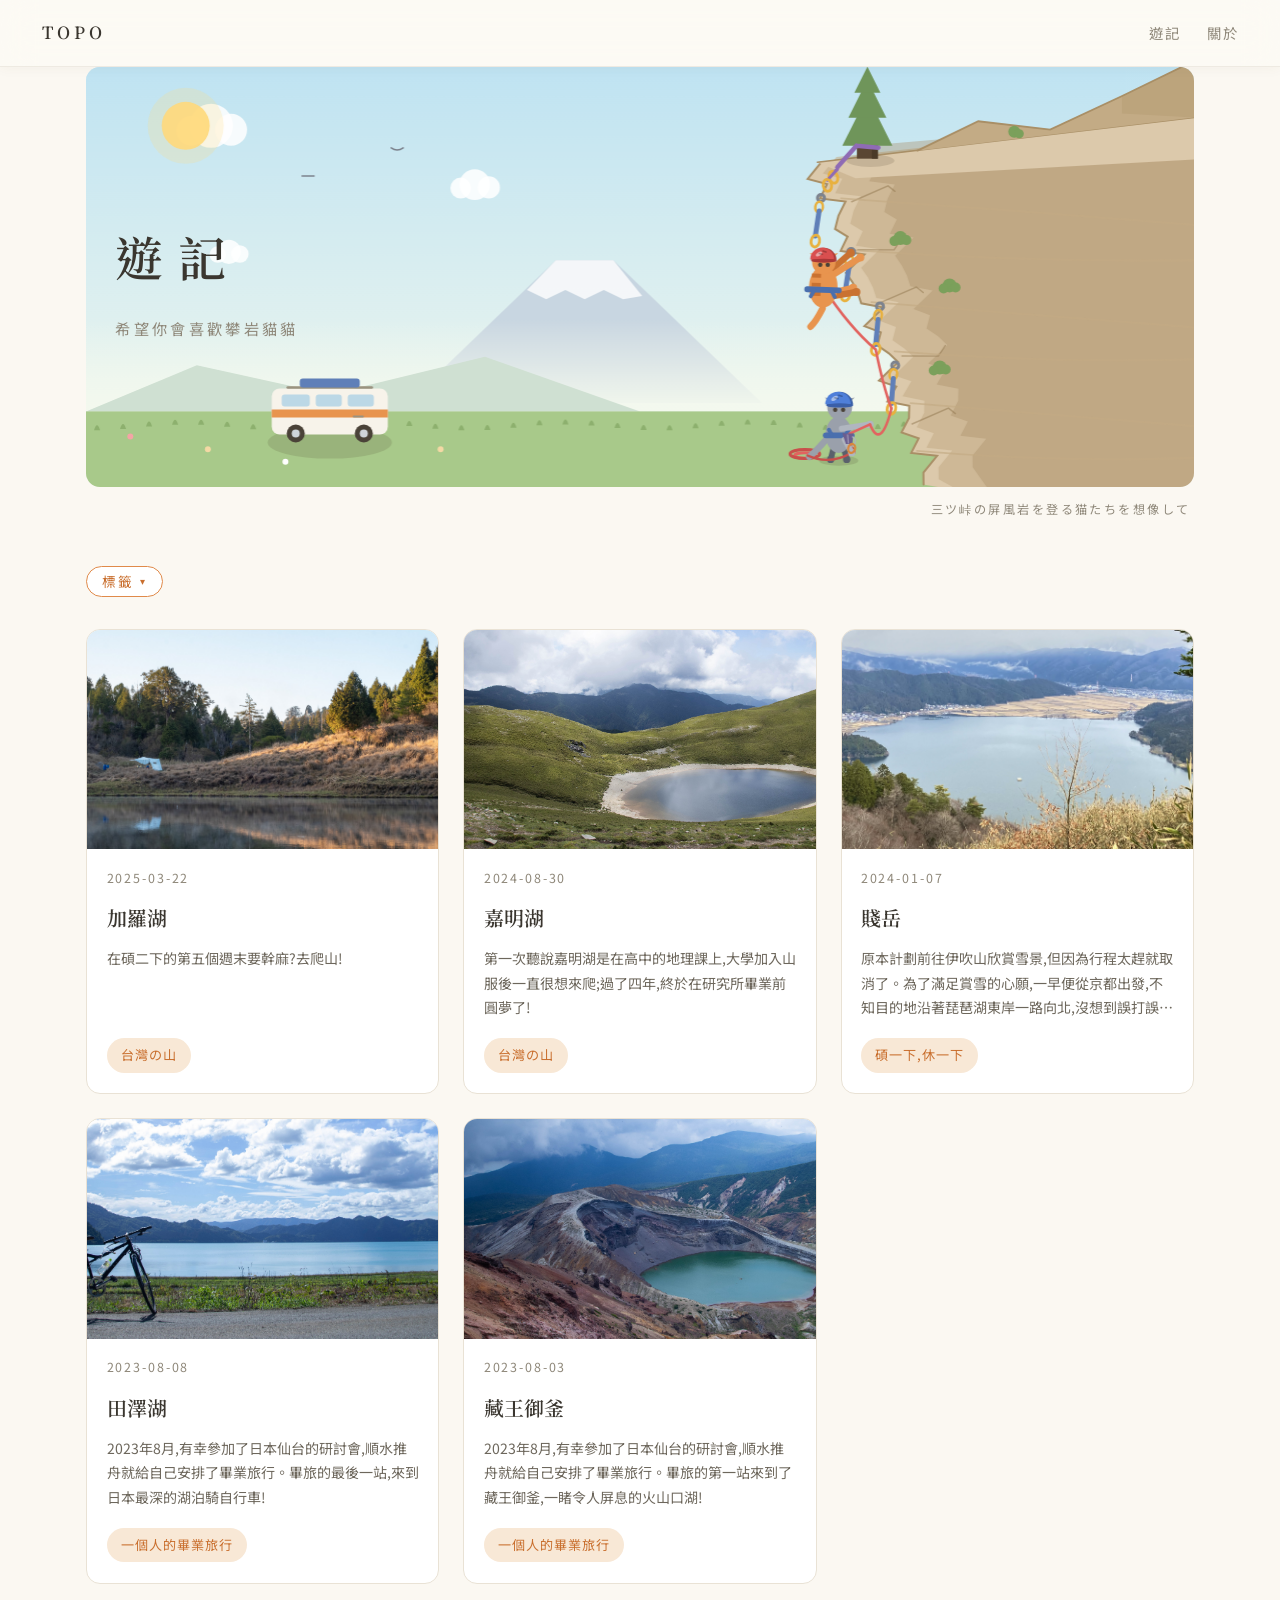
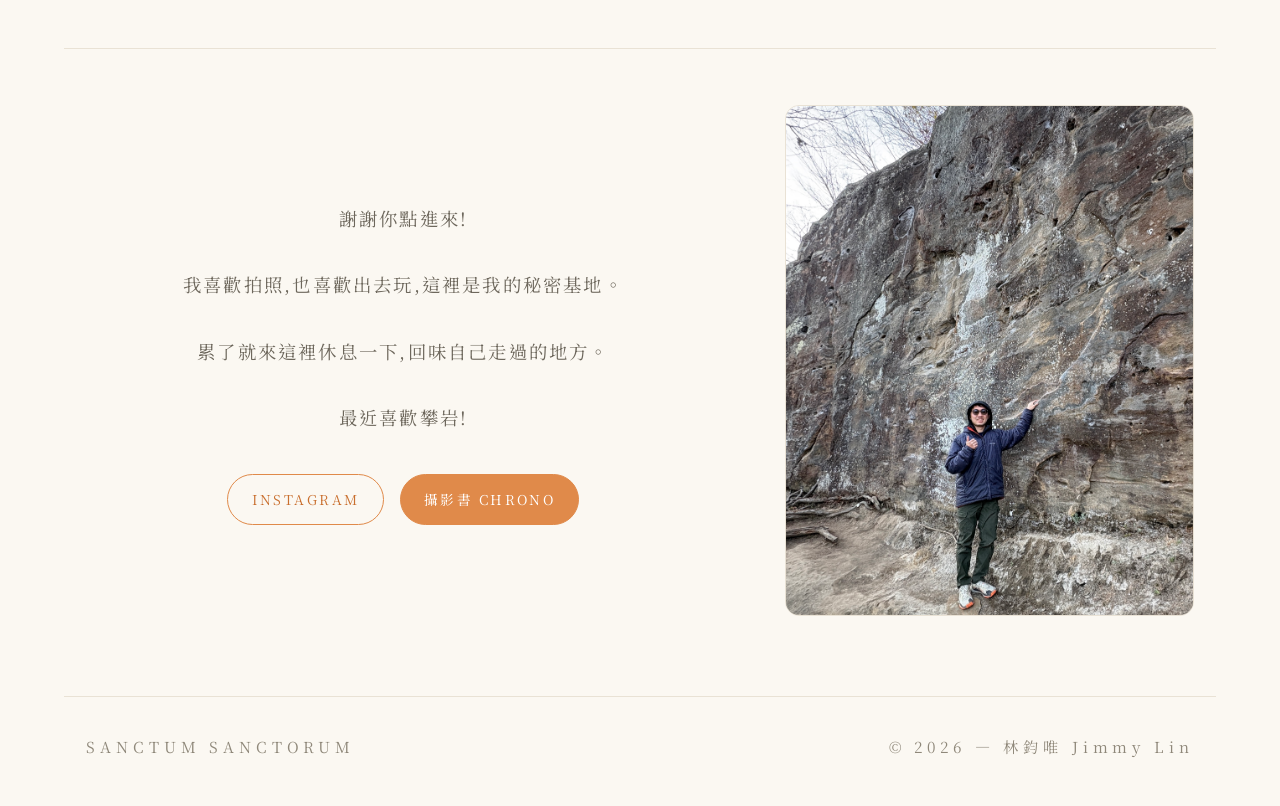
==== index.html @ 7e712fb1 "Initial commit: TOPO field notes" ====
<!DOCTYPE html>
<html lang="zh-Hant">

<head>
  <meta charset="UTF-8">
  <meta name="viewport" content="width=device-width, initial-scale=1.0">
  <title>遊記 — 林鈞唯</title>
  <meta name="description" content="山徑與長路的記述 — 林鈞唯的登山與旅行遊記">
  <link rel="preconnect" href="https://fonts.googleapis.com">
  <link
    href="https://fonts.googleapis.com/css2?family=Noto+Serif+TC:wght@400;600&family=Noto+Sans+TC:wght@300;400;500&display=swap"
    rel="stylesheet">
  <link rel="stylesheet" href="assets/site.css">
</head>

<body>

  <header class="topbar">
    <a class="brand" href="./">TOPO</a>
    <nav>
      <a href="./">遊記</a>
      <a href="#about">關於</a>
    </nav>
  </header>

  <section class="hero">
    <canvas id="cat-hero"></canvas>
    <div class="hero-text">
      <h1>遊記</h1>
      <p class="sub">希望你會喜歡攀岩貓貓</p>
    </div>
  </section>
  <p class="hero-cap">三ツ峠の屏風岩を登る猫たちを想像して</p>

  <div class="filter-bar">
    <button class="tag-toggle" id="tag-toggle" type="button">標籤 <span class="chev">▾</span></button>
    <div class="tags" id="tag-filter"></div>
  </div>

  <main class="grid" id="post-grid"></main>

  <!-- ── 關於(文字左、照片右)────────────────── -->
  <section class="about" id="about">
    <div class="about-text">
      <p>謝謝你點進來!</p>
      <p>我喜歡拍照,也喜歡出去玩,這裡是我的秘密基地。</p>
      <p>累了就來這裡休息一下,回味自己走過的地方。</p>
      <p>最近喜歡攀岩!</p>
      <div class="btns">
        <a class="btn" href="https://www.instagram.com/chun_wei_0105/" rel="noopener">INSTAGRAM</a>
        <a class="btn solid" href="https://jimmy-xavier.github.io/photobook/">攝影書 CHRONO</a>
      </div>
    </div>
    <div class="about-photo">
      <img src="img/about.jpg" alt="林鈞唯" loading="lazy">
    </div>
  </section>

  <footer class="site">
    <span>SANCTUM SANCTORUM</span>
    <span>© 2026 — 林鈞唯 Jimmy Lin</span>
  </footer>

  <script src="assets/cats.js"></script>
  <script src="assets/site.js"></script>
</body>

</html>
---- assets/site.css ----
/* ============================================================
   遊記 Field Notes — 共用樣式
   明亮基調:暖白紙色 + 橘貓色 accent
   ============================================================ */
:root{
  --paper:#fbf8f2;        /* 暖白 */
  --card:#ffffff;
  --ink:#3a362f;
  --muted:#8f887a;
  --line:#e9e2d5;
  --accent:#e08a4a;       /* 橘貓 */
  --accent-deep:#c96f2e;
  --accent-soft:#f8e8d6;
  --sky:#dceef5;
  --radius:14px;
  --content:46rem;
}
*{margin:0;padding:0;box-sizing:border-box}
html{scroll-behavior:smooth;scroll-padding-top:2rem}
body{
  background:var(--paper);
  color:var(--ink);
  font-family:'Noto Sans TC',-apple-system,sans-serif;
  font-size:1.02rem;
  line-height:1.9;
}
h1,h2,h3,.serif{font-family:'Noto Serif TC',serif}
a{color:var(--accent-deep);text-decoration:none}
a:hover{text-decoration:underline}
img{max-width:100%;display:block}

/* ── 導覽列(凍結視窗:捲動時固定在頂端)── */
.topbar{
  position:sticky;top:0;z-index:500;
  display:flex;align-items:center;justify-content:space-between;
  padding:1.05rem clamp(1.4rem,4vw,2.6rem);
  background:rgba(253,251,246,.72);
  backdrop-filter:blur(16px) saturate(1.4);
  -webkit-backdrop-filter:blur(16px) saturate(1.4);
  border-bottom:1px solid rgba(90,70,40,.09);
  box-shadow:0 1px 12px rgba(90,70,40,.05);
}
.topbar .brand{
  font-family:'Noto Serif TC',serif;font-weight:600;
  font-size:1.05rem;letter-spacing:.25em;color:var(--ink);
}
.topbar .brand:hover{text-decoration:none;color:var(--accent-deep)}
.topbar nav a{margin-left:1.4rem;font-size:.9rem;letter-spacing:.12em;color:var(--muted)}
.topbar nav a:hover{color:var(--accent-deep);text-decoration:none}

/* ── 首頁 hero(貓咪攀岩)── */
.hero{position:relative;max-width:72rem;margin:0 auto;padding:0 1.4rem}
.hero canvas{
  width:100%;height:clamp(280px,44vw,420px);display:block;
  border-radius:var(--radius);
  background:linear-gradient(#cfe9f4,#eef7f0);
}
.hero .hero-text{
  position:absolute;left:3.2rem;top:50%;transform:translateY(-50%);
  pointer-events:none;
}
.hero h1{font-size:clamp(1.9rem,4vw,3rem);font-weight:600;letter-spacing:.3em}
.hero .sub{
  margin-top:.8rem;color:var(--muted);
  font-size:clamp(.8rem,1.4vw,.95rem);letter-spacing:.22em;
}
.hero-cap{
  max-width:72rem;margin:.7rem auto 0;padding:0 1.6rem;
  text-align:right;font-size:.76rem;color:var(--muted);
  letter-spacing:.2em;
}

/* ── 標籤 ── */
.tags{display:flex;flex-wrap:wrap;gap:.55rem}
.tag{
  display:inline-block;padding:.28em 1em;border-radius:999px;
  background:var(--accent-soft);color:var(--accent-deep);
  font-size:.82rem;letter-spacing:.08em;
  border:1px solid transparent;cursor:pointer;user-select:none;
}
.tag:hover{text-decoration:none;border-color:var(--accent)}
.tag.active{background:var(--accent);color:#fff}
/* 標籤選單:預設收合,點「標籤」後橫向展開 */
.filter-bar{max-width:72rem;margin:2.4rem auto 0;padding:0 1.4rem;
  display:flex;align-items:center;gap:.9rem}
.tag-toggle{
  flex-shrink:0;display:inline-flex;align-items:center;gap:.5em;
  padding:.34em 1.1em;border-radius:999px;
  border:1px solid var(--accent);background:var(--card);
  color:var(--accent-deep);font-size:.85rem;letter-spacing:.12em;
  font-family:inherit;cursor:pointer;
}
.tag-toggle .chev{transition:transform .3s ease;font-size:.7em}
.filter-bar.open .tag-toggle .chev{transform:rotate(180deg)}
.filter-bar .tags{
  flex-wrap:nowrap;overflow-x:auto;min-width:0;
  max-width:0;opacity:0;padding:.3rem 0;
  transition:max-width .5s ease,opacity .35s ease;
  scrollbar-width:none;-webkit-overflow-scrolling:touch;
}
.filter-bar.open .tags{
  max-width:100%;opacity:1;flex:1;
  mask-image:linear-gradient(to right,#000 calc(100% - 1.8rem),transparent);
  -webkit-mask-image:linear-gradient(to right,#000 calc(100% - 1.8rem),transparent);
}
.filter-bar .tags::-webkit-scrollbar{display:none}
.filter-bar .tag{flex-shrink:0;white-space:nowrap}

/* ── 文章卡片 ── */
.grid{
  max-width:72rem;margin:1.6rem auto 4rem;padding:0 1.4rem;
  display:grid;grid-template-columns:repeat(auto-fill,minmax(270px,1fr));gap:1.5rem;
}
.card{
  background:var(--card);border:1px solid var(--line);border-radius:var(--radius);
  overflow:hidden;display:flex;flex-direction:column;
  transition:transform .25s ease,box-shadow .25s ease;
}
.card:hover{transform:translateY(-4px);box-shadow:0 12px 28px rgba(90,70,40,.10)}
.card a.cover{aspect-ratio:16/10;overflow:hidden;display:block}
.card a.cover img{width:100%;height:100%;object-fit:cover;transition:transform .5s ease}
.card:hover a.cover img{transform:scale(1.04)}
.card .body{padding:1.1rem 1.2rem 1.3rem;display:flex;flex-direction:column;gap:.55rem;flex:1}
.card h2{font-size:1.25rem;font-weight:600}
.card h2 a{color:var(--ink)}
.card time{font-size:.78rem;color:var(--muted);letter-spacing:.15em}
.card p{font-size:.88rem;color:#6d675c;line-height:1.75;
  display:-webkit-box;-webkit-line-clamp:3;-webkit-box-orient:vertical;overflow:hidden}
.card .tags{margin-top:auto;padding-top:.6rem}
.empty{grid-column:1/-1;text-align:center;color:var(--muted);padding:3rem 0;letter-spacing:.2em}

/* ── 文章頁 ── */
.post-hero{position:relative;max-width:72rem;margin:0 auto;padding:0 1.4rem}
.post-hero .frame{border-radius:var(--radius);overflow:hidden;position:relative}
.post-hero img{width:100%;height:clamp(240px,42vw,440px);object-fit:cover}
.post-hero .veil{position:absolute;inset:0;
  background:linear-gradient(to top,rgba(30,25,18,.55),rgba(30,25,18,0) 55%)}
.post-hero .headline{position:absolute;left:2rem;bottom:1.6rem;color:#fff}
.post-hero h1{font-size:clamp(1.7rem,3.6vw,2.6rem);font-weight:600;letter-spacing:.18em}
.post-hero .meta{margin-top:.5rem;font-size:.82rem;opacity:.92;
  display:flex;gap:1.1rem;align-items:center;flex-wrap:wrap;letter-spacing:.1em}
.post-hero .credit{position:absolute;right:1rem;bottom:.7rem;color:#fff;
  font-size:.7rem;opacity:.75;letter-spacing:.15em}
.post-hero .meta .tag{background:rgba(255,255,255,.18);color:#fff;font-size:.75rem}
.post-hero .meta .tag:hover{border-color:#fff}

/* 內文 + TOC 雙欄(內文為主,TOC 收窄) */
.layout{
  max-width:72rem;margin:2.6rem auto 5rem;padding:0 1.4rem;
  display:grid;grid-template-columns:minmax(0,1fr) 10rem;gap:2.2rem;
}
article{max-width:52rem}
article h2{
  font-size:1.45rem;font-weight:600;letter-spacing:.1em;
  margin:2.6em 0 .9em;padding-bottom:.4em;
  border-bottom:2px solid var(--accent-soft);
}
article h2:first-child{margin-top:0}
article h3{font-size:1.15rem;margin:2em 0 .7em}
article h4{font-size:1rem;font-weight:500;color:#6d675c;margin:1.6em 0 .5em;letter-spacing:.05em}
article p{margin:1em 0}
article ul,article ol{margin:1em 0 1em 1.6em}
article figure{margin:1.8em auto}
article figure.w-half{max-width:56%}
article figure.w-wide{max-width:72%}
article figure img{border-radius:10px;width:100%}
article figcaption{
  text-align:center;font-size:.82rem;color:var(--muted);
  margin-top:.6em;letter-spacing:.08em;
}
article .video{
  position:relative;aspect-ratio:16/9;margin:1.8em 0;
  border-radius:10px;overflow:hidden;
}
article .video iframe{position:absolute;inset:0;width:100%;height:100%;border:0}
article table{
  width:100%;border-collapse:collapse;margin:1.6em 0;
  font-size:.92rem;background:var(--card);
  border:1px solid var(--line);border-radius:10px;overflow:hidden;
}
article th,article td{padding:.65em .9em;border-bottom:1px solid var(--line);text-align:left}
article th{background:var(--accent-soft);color:var(--accent-deep);font-weight:600;letter-spacing:.05em}
article tr:last-child td{border-bottom:0}
article .trip-map{
  height:340px;margin:1.6em 0;border-radius:10px;
  border:1px solid var(--line);z-index:0;
}

/* TOC(on this page)*/
.toc{position:sticky;top:5.5rem;align-self:start;font-size:.8rem}
.toc .toc-title{
  font-size:.72rem;letter-spacing:.3em;color:var(--muted);
  margin-bottom:.9rem;font-weight:600;
}
.toc ul{list-style:none}
.toc li{margin:.15rem 0}
.toc a{
  display:block;color:var(--muted);padding:.28rem .9rem;
  border-left:2px solid var(--line);line-height:1.5;
}
.toc a:hover{color:var(--accent-deep);text-decoration:none}
.toc a.active{color:var(--accent-deep);border-left-color:var(--accent);font-weight:600}
.toc .lv3 a{padding-left:1.8rem;font-size:.8rem}

/* 上一頁/回列表 */
.post-foot{max-width:var(--content);margin-top:4rem;padding-top:1.4rem;
  border-top:1px solid var(--line);display:flex;justify-content:space-between;
  font-size:.88rem;letter-spacing:.1em}

/* ── 關於(文字左、照片右)── */
.about{
  max-width:72rem;margin:2rem auto 5rem;padding:3.5rem 1.4rem 0;
  border-top:1px solid var(--line);
  display:grid;grid-template-columns:minmax(0,1.55fr) minmax(300px,1fr);
  gap:4rem;align-items:center;
}
.about .about-text{
  text-align:center;font-family:'Noto Serif TC',serif;
  font-size:clamp(1rem,1.6vw,1.15rem);line-height:2.4;
  color:#6d675c;letter-spacing:.12em;
}
.about .about-text p{margin:0 0 1.2em}
.about .btns{
  display:flex;justify-content:center;gap:1rem;margin-top:2.2rem;flex-wrap:wrap;
}
.btn{
  display:inline-flex;align-items:center;gap:.5em;
  padding:.6em 1.7em;border-radius:999px;
  border:1px solid var(--accent);color:var(--accent-deep);
  font-size:.85rem;letter-spacing:.18em;
  transition:background .2s ease,color .2s ease;
}
.btn:hover{background:var(--accent-soft);text-decoration:none}
.btn.solid{background:var(--accent);color:#fff;border-color:var(--accent)}
.btn.solid:hover{background:var(--accent-deep)}
.about .about-photo img{
  width:100%;border-radius:var(--radius);aspect-ratio:4/5;object-fit:cover;
  border:1px solid var(--line);
}
@media (max-width:760px){
  .about{grid-template-columns:1fr;gap:2.2rem}
  .about .about-photo{order:-1;max-width:340px;margin:0 auto}
}

/* ── footer(與 photobook 相同文案的雙欄式)── */
footer.site{
  max-width:72rem;margin:0 auto;
  display:flex;justify-content:space-between;align-items:center;gap:1rem;
  padding:2.2rem 1.4rem 2.8rem;
  border-top:1px solid var(--line);
  color:var(--muted);
  font-family:'Noto Serif TC',serif;
  font-size:.95rem;letter-spacing:.32em;
  flex-wrap:wrap;
}

@media (max-width:900px){
  .layout{grid-template-columns:1fr;gap:0}
  .toc{display:none}
  article figure.w-half,article figure.w-wide{max-width:100%}
  .hero .hero-text{left:2rem}
}

@media (max-width:640px){
  .hero .hero-text{left:1.4rem}
  .hero .sub{letter-spacing:.12em}
}

/* ── 相簿(左右切換,無濾鏡直出) ── */
article .carousel{position:relative;margin:1.8em 0}
.car-frame{aspect-ratio:3/2;border-radius:10px;overflow:hidden;background:var(--line)}
.car-frame img{width:100%;height:100%;object-fit:cover;display:block}
.car-btn{
  position:absolute;top:50%;transform:translateY(-50%);
  width:2.4rem;height:2.4rem;border-radius:50%;border:none;
  background:rgba(255,255,255,.88);color:var(--ink);
  font-size:1.35rem;line-height:1;cursor:pointer;
  box-shadow:0 2px 8px rgba(60,45,25,.18);
}
.car-btn:hover{background:#fff}
.car-btn.prev{left:.8rem}
.car-btn.next{right:.8rem}
.car-dots{
  position:absolute;bottom:.7rem;left:50%;transform:translateX(-50%);
  display:flex;gap:.45rem;
}
.car-dot{width:8px;height:8px;border-radius:50%;border:none;padding:0;
  background:rgba(255,255,255,.55);cursor:pointer}
.car-dot.on{background:#fff}

/* ── MORE POSTS ── */
.more-posts{
  grid-column:1/-1;justify-self:center;margin-top:.6rem;
  padding:.65em 2.4em;border-radius:999px;
  border:1px solid var(--accent);background:var(--card);
  color:var(--accent-deep);font-family:inherit;
  font-size:.85rem;letter-spacing:.25em;cursor:pointer;
  transition:background .2s ease;
}
.more-posts:hover{background:var(--accent-soft)}
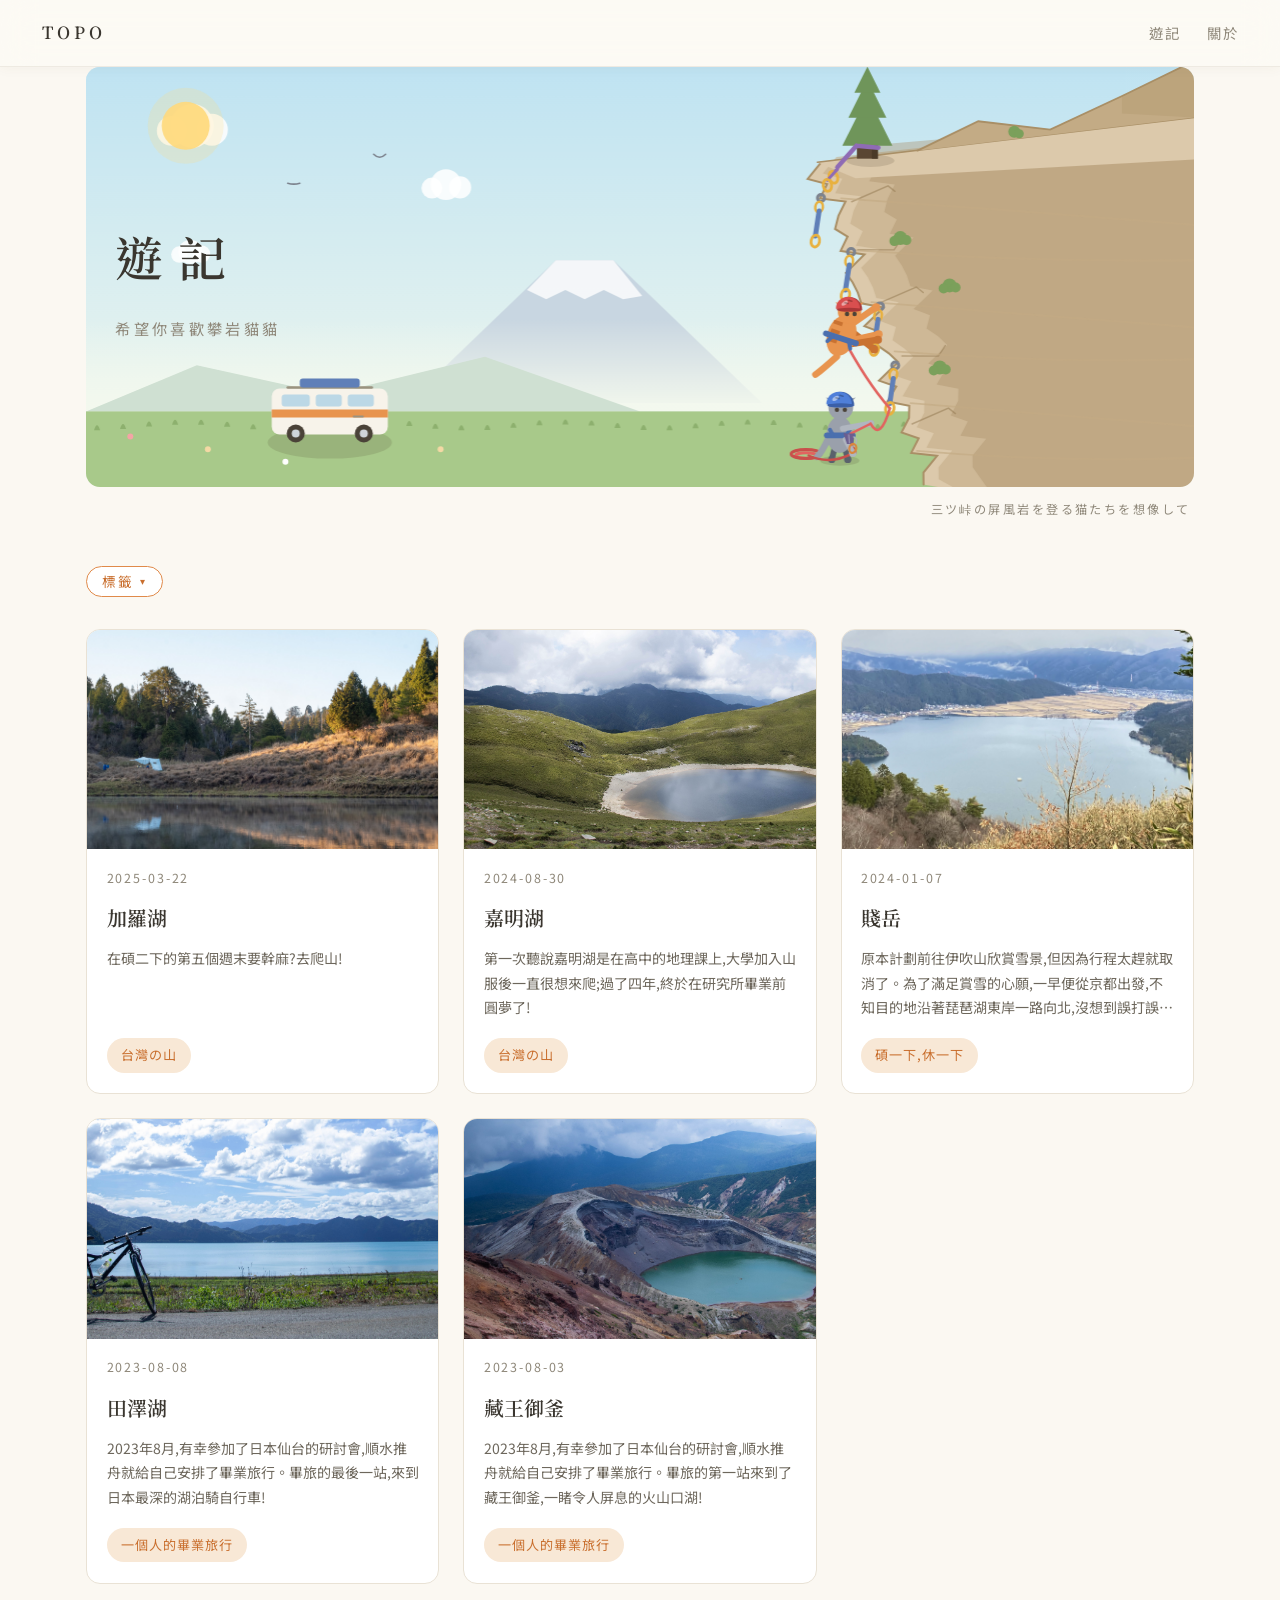
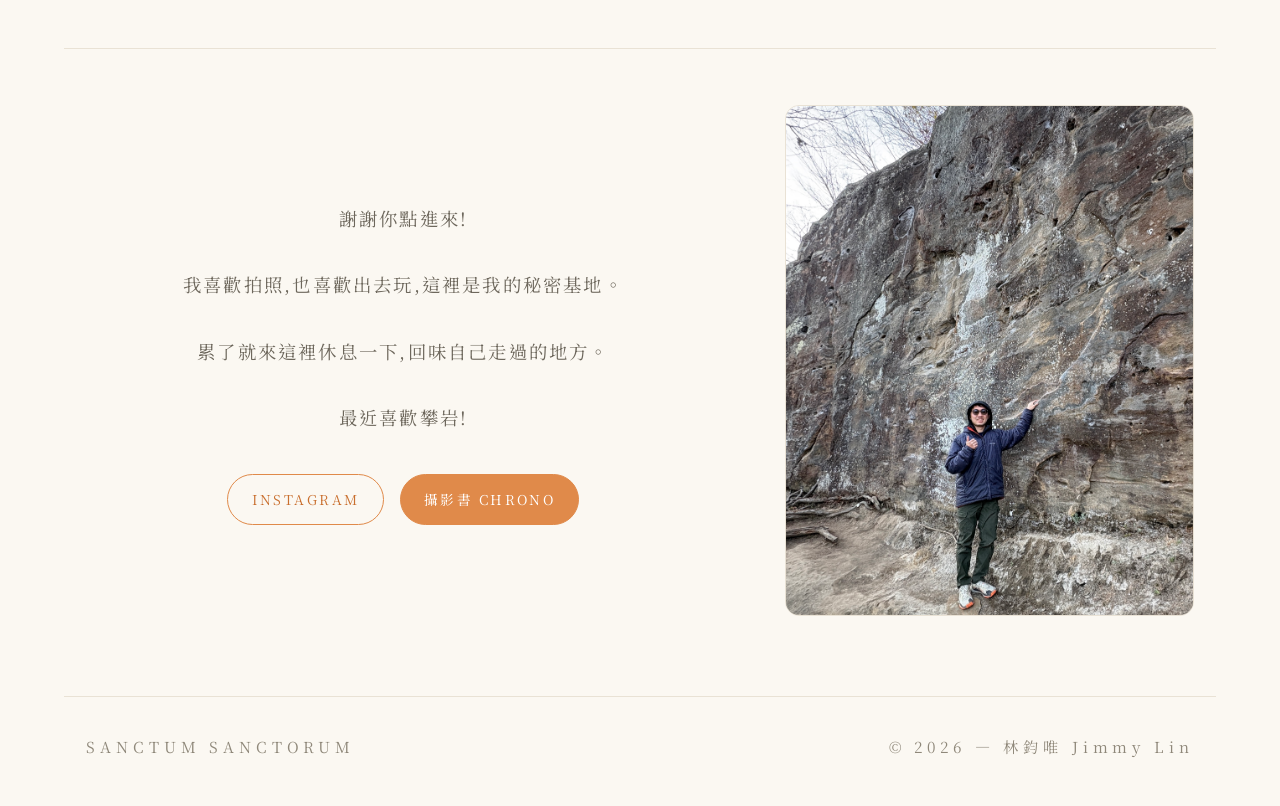
==== commit 117cae98: "Add files via upload second commit on 2026/07/19" ====
--- a/index.html
+++ b/index.html
@@ -4,8 +4,8 @@
 <head>
   <meta charset="UTF-8">
   <meta name="viewport" content="width=device-width, initial-scale=1.0">
-  <title>遊記 — 林鈞唯</title>
-  <meta name="description" content="山徑與長路的記述 — 林鈞唯的登山與旅行遊記">
+  <title>遊記 — curated by Jimmy</title>
+  <meta name="description" content="Jimmy的旅行遊記">
   <link rel="preconnect" href="https://fonts.googleapis.com">
   <link
     href="https://fonts.googleapis.com/css2?family=Noto+Serif+TC:wght@400;600&family=Noto+Sans+TC:wght@300;400;500&display=swap"
@@ -27,7 +27,7 @@
     <canvas id="cat-hero"></canvas>
     <div class="hero-text">
       <h1>遊記</h1>
-      <p class="sub">希望你會喜歡攀岩貓貓</p>
+      <p class="sub">希望你喜歡攀岩貓貓</p>
     </div>
   </section>
   <p class="hero-cap">三ツ峠の屏風岩を登る猫たちを想像して</p>
@@ -47,7 +47,7 @@
       <p>累了就來這裡休息一下,回味自己走過的地方。</p>
       <p>最近喜歡攀岩!</p>
       <div class="btns">
-        <a class="btn" href="https://www.instagram.com/chun_wei_0105/" rel="noopener">INSTAGRAM</a>
+        <a class="btn" href="https://www.instagram.com/你的IG帳號" target="_blank" rel="noopener">INSTAGRAM</a>
         <a class="btn solid" href="https://jimmy-xavier.github.io/photobook/">攝影書 CHRONO</a>
       </div>
     </div>
--- a/assets/site.css
+++ b/assets/site.css
@@ -298,3 +298,7 @@
   transition:background .2s ease;
 }
 .more-posts:hover{background:var(--accent-soft)}
+
+@media (max-width:640px){
+  footer.site{justify-content:center;text-align:center}
+}
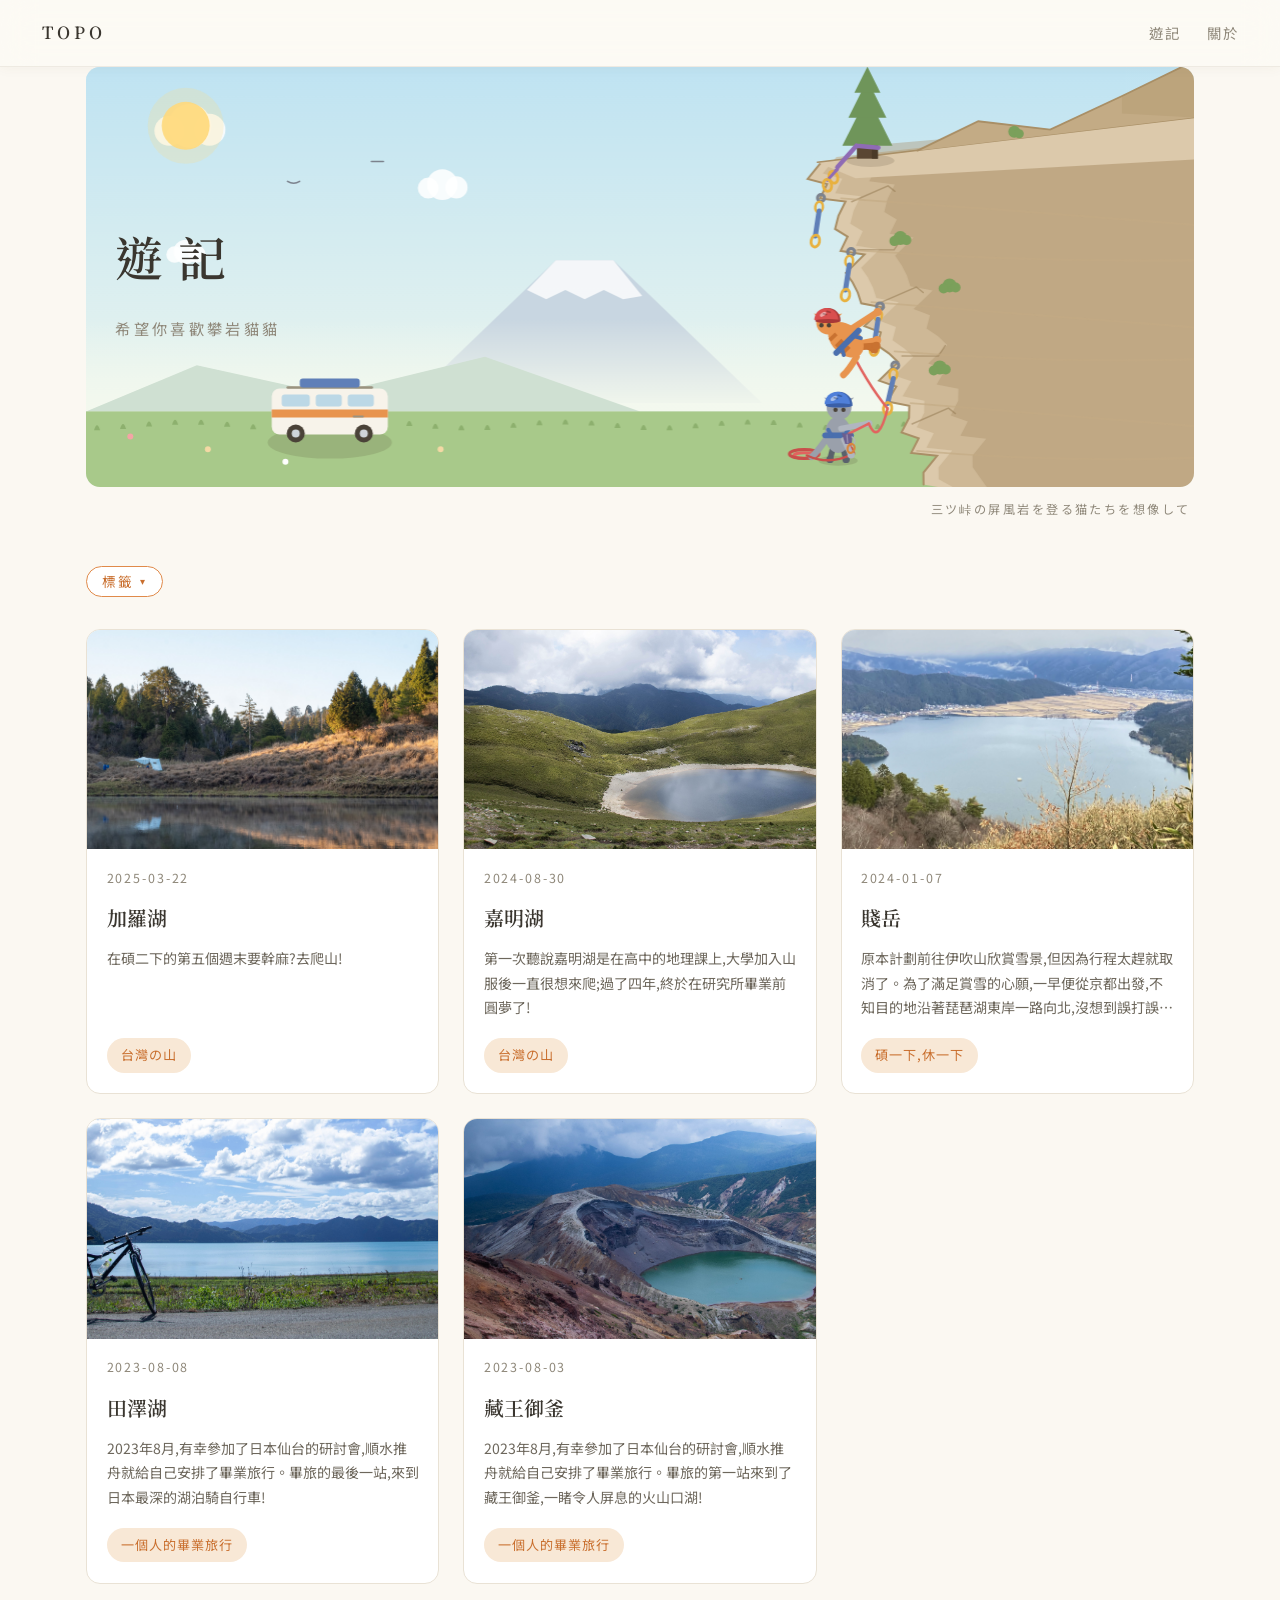
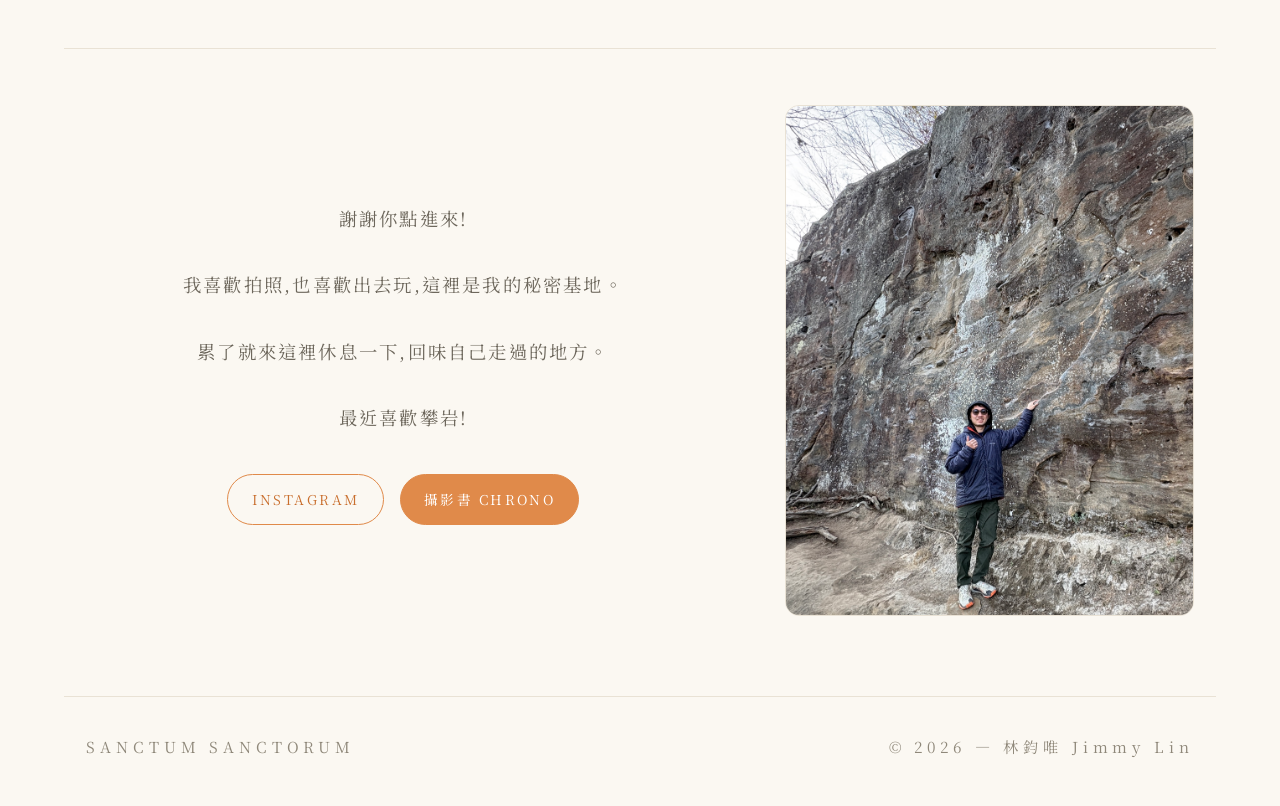
==== commit 02ae2fd4: "Add files via upload 3" ====
--- a/index.html
+++ b/index.html
@@ -4,8 +4,13 @@
 <head>
   <meta charset="UTF-8">
   <meta name="viewport" content="width=device-width, initial-scale=1.0">
-  <title>遊記 — curated by Jimmy</title>
-  <meta name="description" content="Jimmy的旅行遊記">
+  <title>遊記 — 林鈞唯</title>
+  <meta name="description" content="山徑與長路的記述 — 登山、旅行、攀岩">
+  <meta property="og:title" content="遊記 — 林鈞唯">
+  <meta property="og:description" content="山徑與長路的記述 — 登山、旅行、攀岩">
+  <meta property="og:image" content="https://jimmy-xavier.github.io/topo/img/about.jpg">
+  <meta property="og:url" content="https://jimmy-xavier.github.io/topo/">
+  <meta property="og:type" content="website">
   <link rel="preconnect" href="https://fonts.googleapis.com">
   <link
     href="https://fonts.googleapis.com/css2?family=Noto+Serif+TC:wght@400;600&family=Noto+Sans+TC:wght@300;400;500&display=swap"
@@ -47,7 +52,7 @@
       <p>累了就來這裡休息一下,回味自己走過的地方。</p>
       <p>最近喜歡攀岩!</p>
       <div class="btns">
-        <a class="btn" href="https://www.instagram.com/你的IG帳號" target="_blank" rel="noopener">INSTAGRAM</a>
+        <a class="btn" href="https://www.instagram.com/chun_wei_0105/" target="_blank" rel="noopener">INSTAGRAM</a>
         <a class="btn solid" href="https://jimmy-xavier.github.io/photobook/">攝影書 CHRONO</a>
       </div>
     </div>
@@ -65,4 +70,4 @@
   <script src="assets/site.js"></script>
 </body>
 
-</html>+</html>
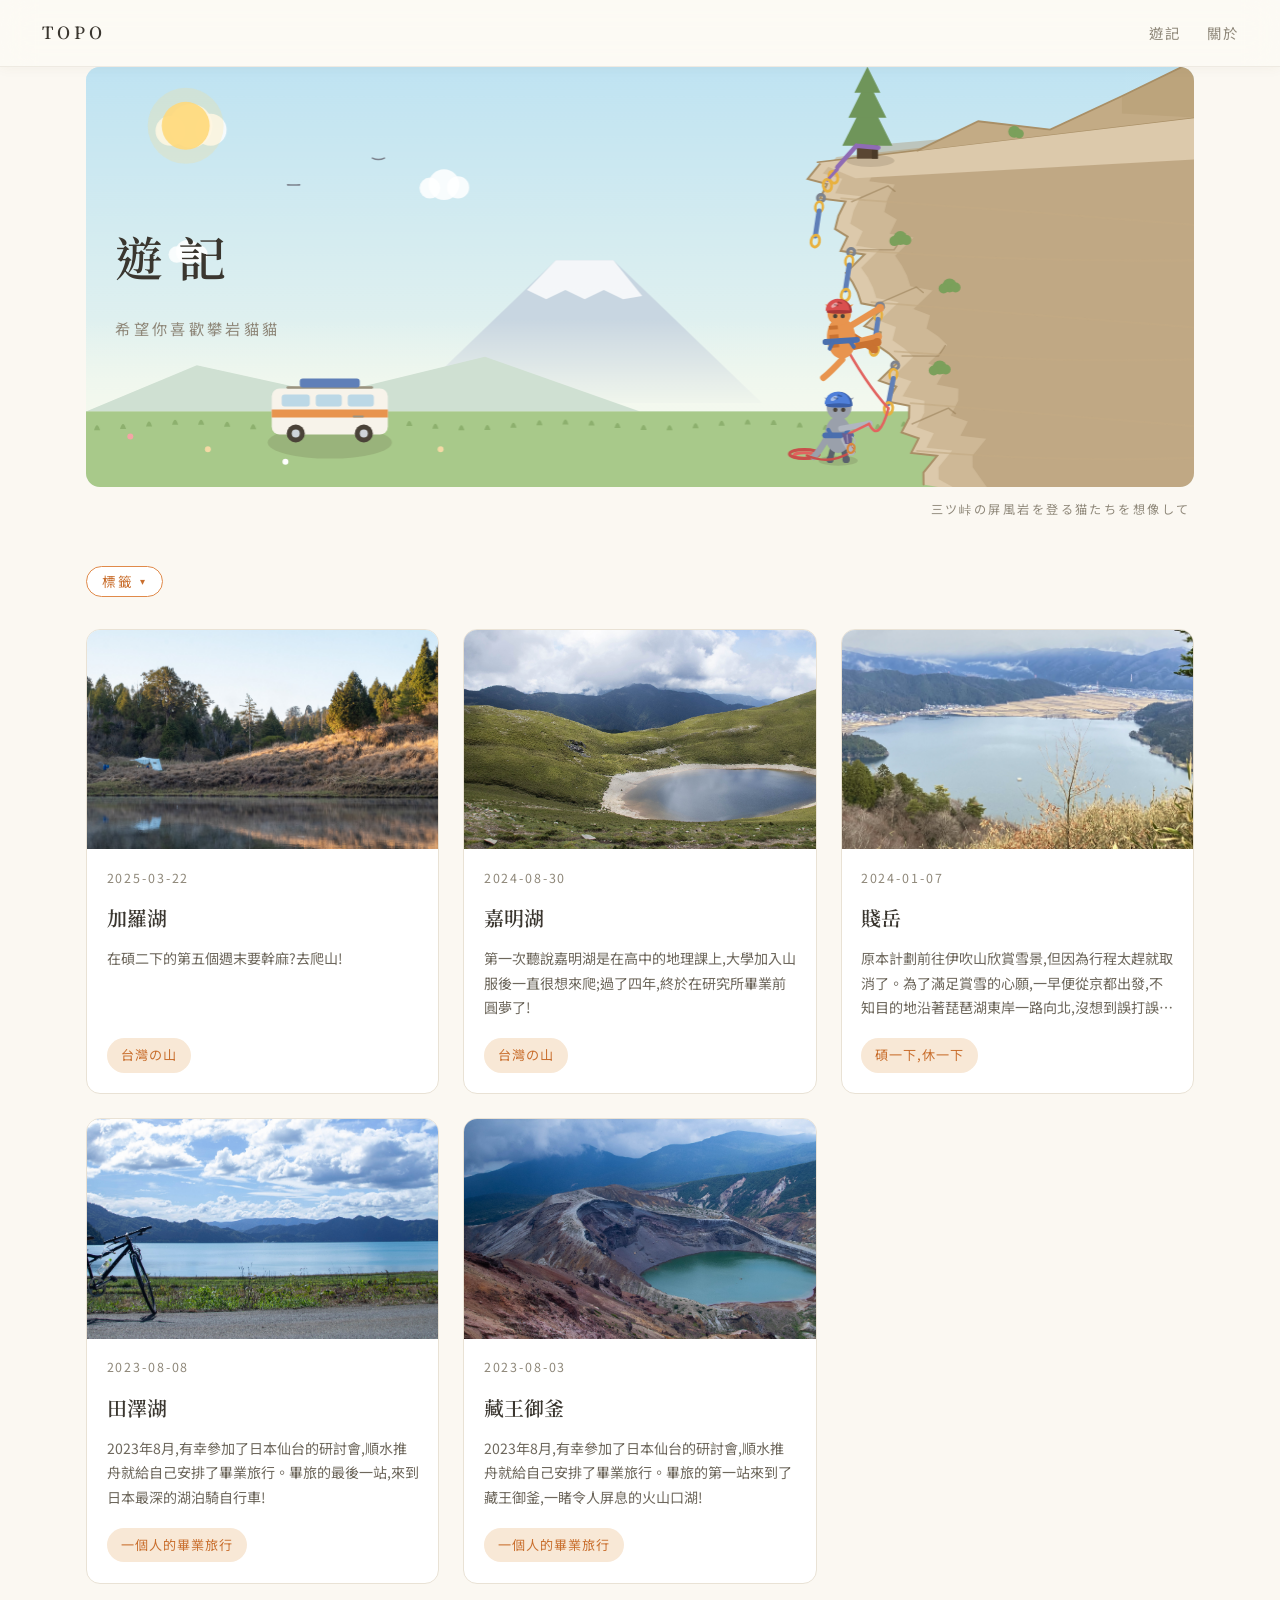
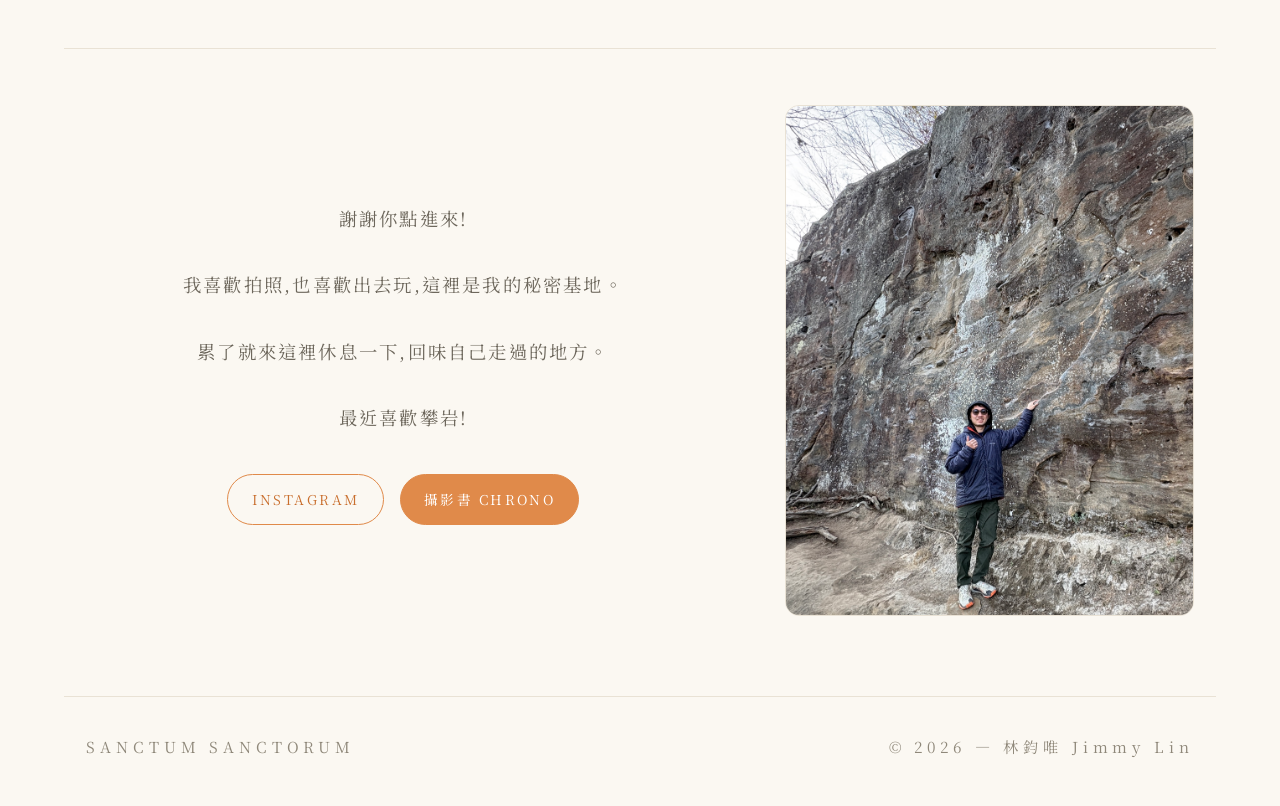
==== commit e4cb16aa: "Add files via upload 4" ====
--- a/index.html
+++ b/index.html
@@ -5,9 +5,9 @@
   <meta charset="UTF-8">
   <meta name="viewport" content="width=device-width, initial-scale=1.0">
   <title>遊記 — 林鈞唯</title>
-  <meta name="description" content="山徑與長路的記述 — 登山、旅行、攀岩">
-  <meta property="og:title" content="遊記 — 林鈞唯">
-  <meta property="og:description" content="山徑與長路的記述 — 登山、旅行、攀岩">
+  <meta name="description" content="Jimmy的旅遊紀錄">
+  <meta property="og:title" content="遊記 — curated by Jimmy">
+  <meta property="og:description" content="希望你也喜歡攀岩貓貓">
   <meta property="og:image" content="https://jimmy-xavier.github.io/topo/img/about.jpg">
   <meta property="og:url" content="https://jimmy-xavier.github.io/topo/">
   <meta property="og:type" content="website">
@@ -70,4 +70,4 @@
   <script src="assets/site.js"></script>
 </body>
 
-</html>
+</html>
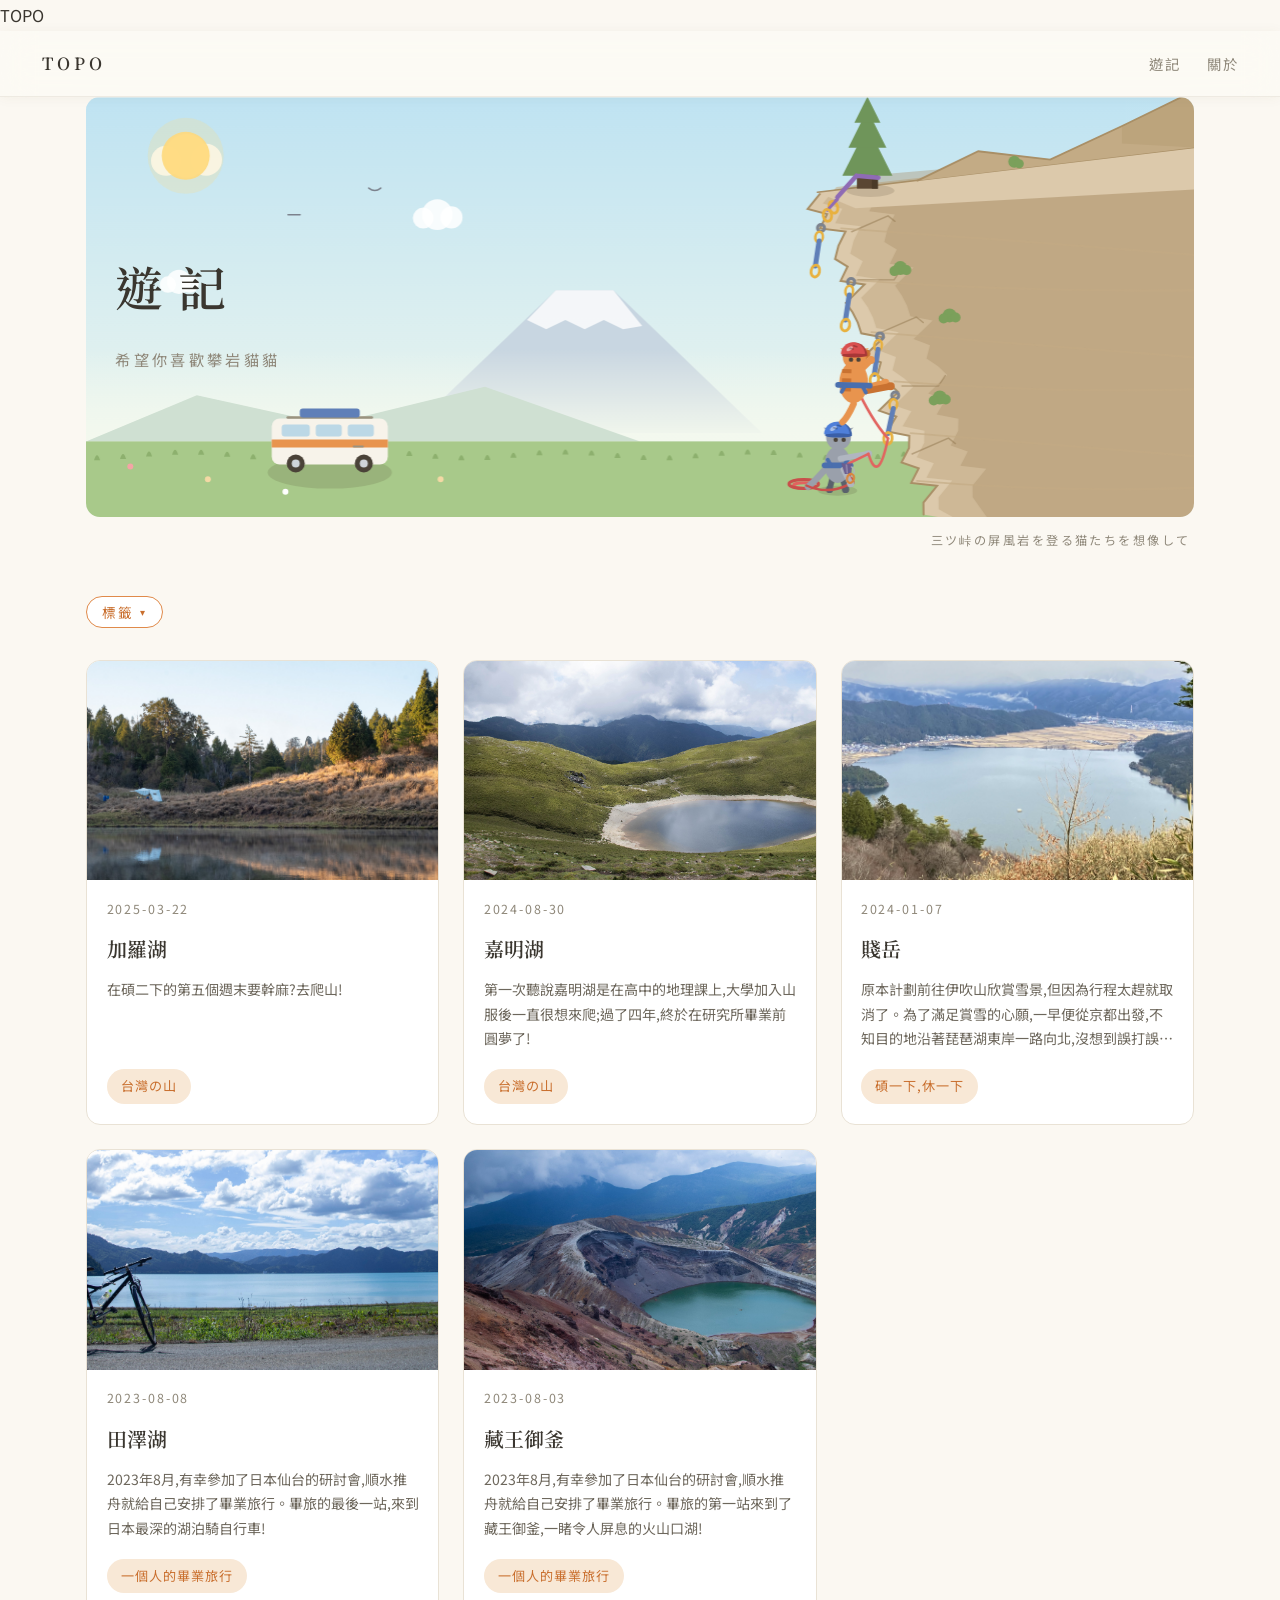
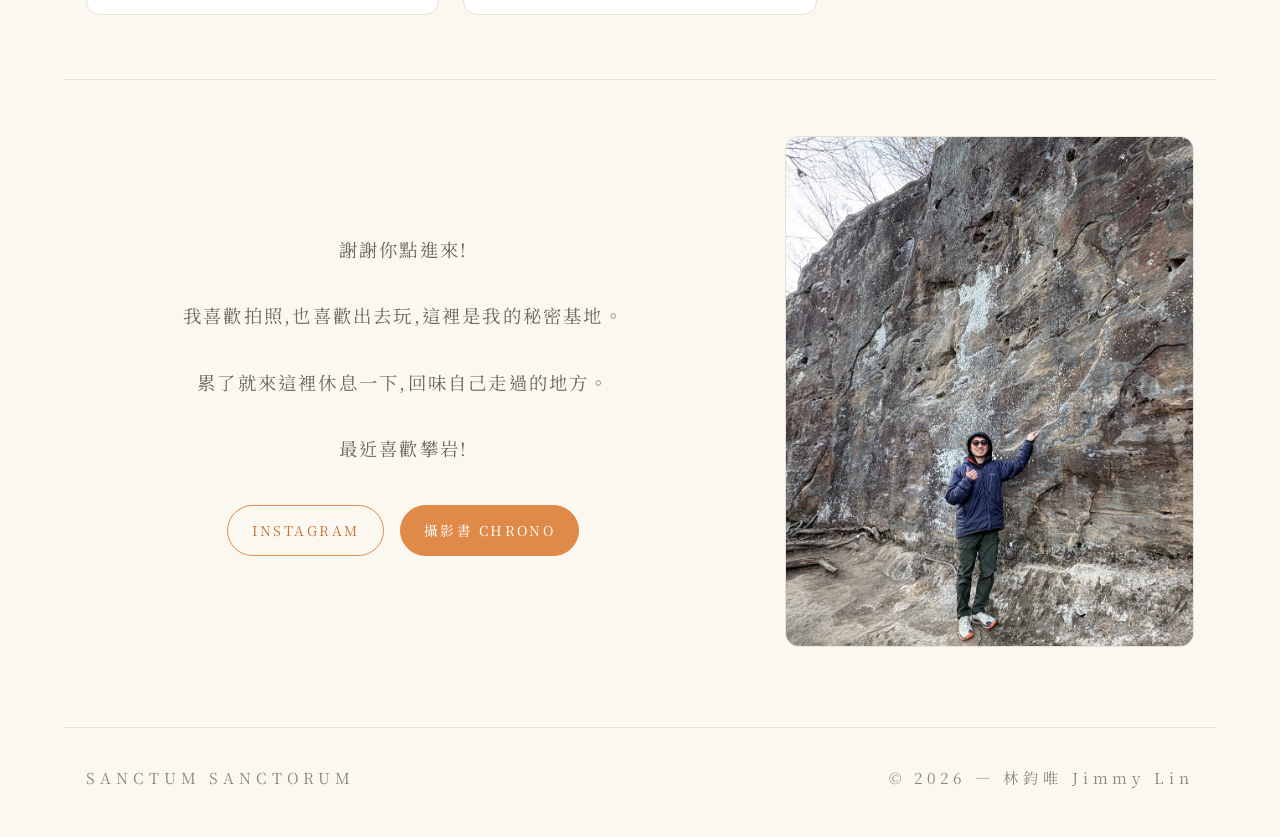
==== commit 1636b1e1: "Add files via upload 0725_second" ====
--- a/index.html
+++ b/index.html
@@ -5,9 +5,9 @@
   <meta charset="UTF-8">
   <meta name="viewport" content="width=device-width, initial-scale=1.0">
   <title>遊記 — 林鈞唯</title>
-  <meta name="description" content="Jimmy的旅遊紀錄">
-  <meta property="og:title" content="遊記 — curated by Jimmy">
-  <meta property="og:description" content="希望你也喜歡攀岩貓貓">
+  <meta name="description" content="山徑與長路的記述 — 登山、旅行、攀岩">
+  <meta property="og:title" content="遊記 — 林鈞唯">
+  <meta property="og:description" content="山徑與長路的記述 — 登山、旅行、攀岩">
   <meta property="og:image" content="https://jimmy-xavier.github.io/topo/img/about.jpg">
   <meta property="og:url" content="https://jimmy-xavier.github.io/topo/">
   <meta property="og:type" content="website">
@@ -19,6 +19,8 @@
 </head>
 
 <body>
+
+  <div id="loader" aria-hidden="true"><span class="loader-brand">TOPO</span></div>
 
   <header class="topbar">
     <a class="brand" href="./">TOPO</a>
@@ -70,4 +72,4 @@
   <script src="assets/site.js"></script>
 </body>
 
-</html>+</html>
